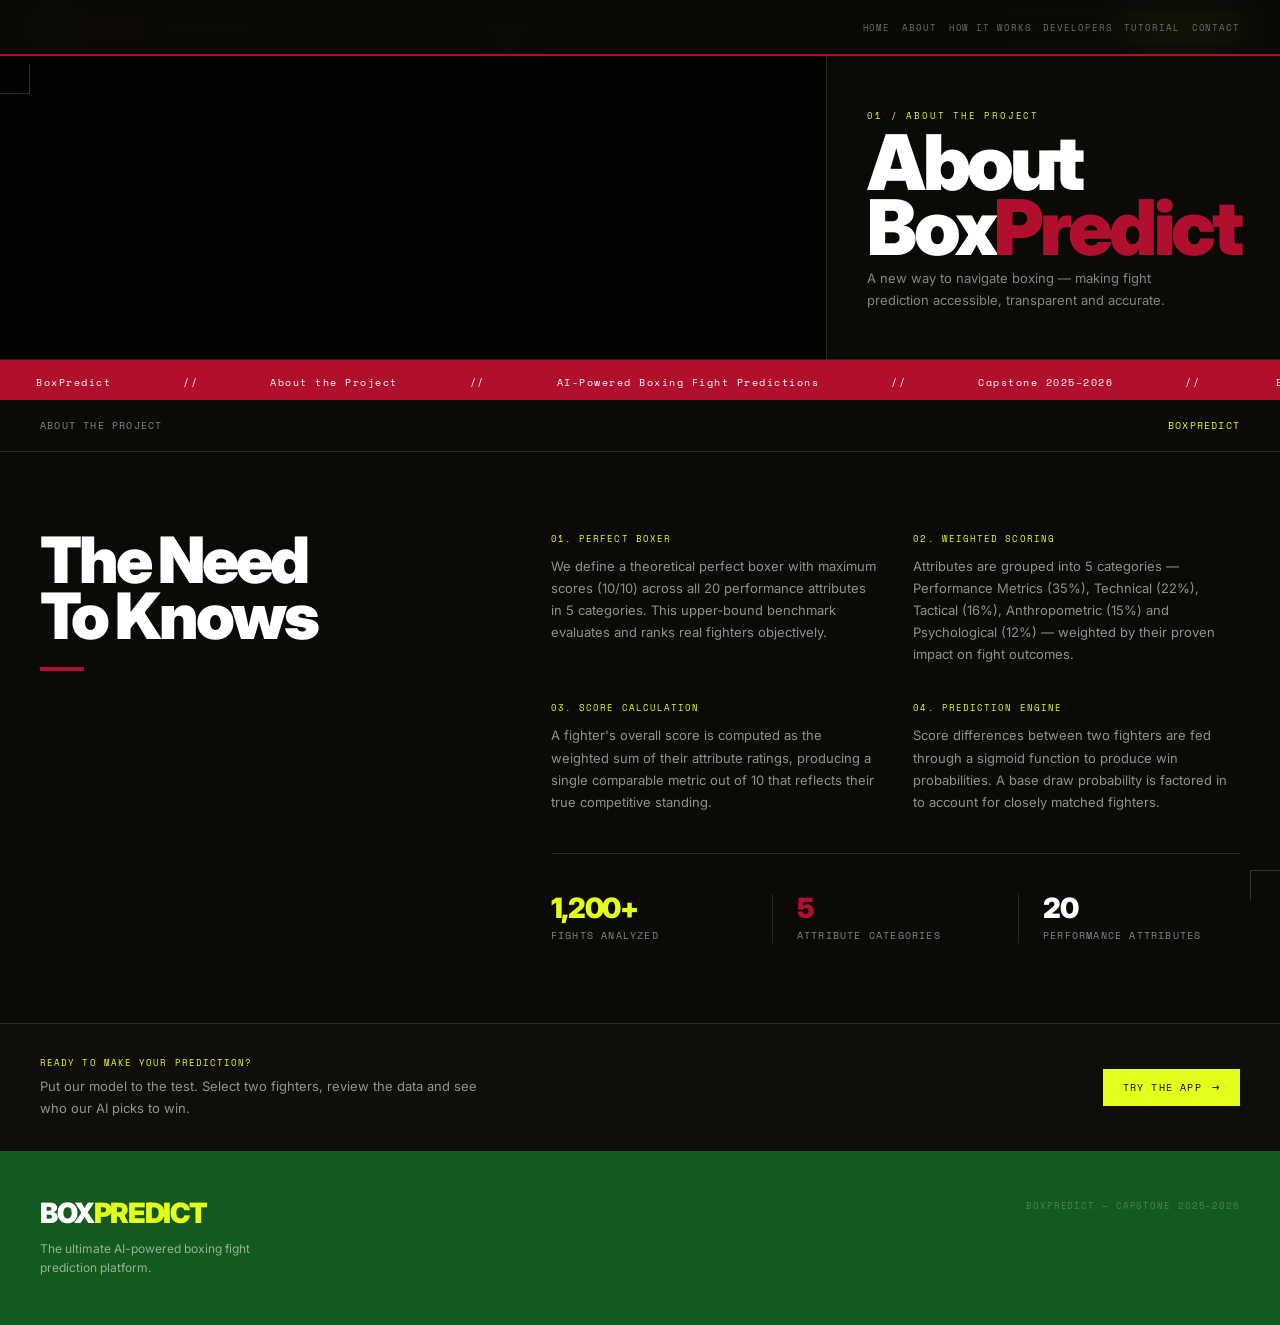
==== about.html @ 65c75a54 "Changes made to layout and images reconstructed" ====
<!DOCTYPE html>
<html lang="en">
<head>
<meta charset="UTF-8">
<meta name="viewport" content="width=device-width, initial-scale=1.0">
<title>BoxPredict — About</title>
<link rel="preconnect" href="https://fonts.googleapis.com">
<link rel="preconnect" href="https://fonts.gstatic.com" crossorigin>
<link href="https://fonts.googleapis.com/css2?family=Inter:wght@400;700;900&family=Space+Mono:wght@400;700&display=swap" rel="stylesheet">
<style>
:root{--crimson:#B10F2E;--black:#0B0A07;--white:#FEFFFE;--forest:#14591D;--volt:#E4FF1A;--border:rgba(254,255,254,0.12);--mono:'Space Mono',monospace;--sans:'Inter',sans-serif;}
*{margin:0;padding:0;box-sizing:border-box;-webkit-font-smoothing:antialiased;}
html{scroll-behavior:smooth;}
body{background:var(--black);color:var(--white);font-family:var(--sans);overflow-x:hidden;}
.mono{font-family:var(--mono);font-size:10px;text-transform:uppercase;letter-spacing:.12em;color:rgba(254,255,254,.5);}
.try-app{display:inline-flex;align-items:center;gap:10px;font-family:var(--mono);font-size:10px;text-transform:uppercase;letter-spacing:.12em;color:var(--black);background:var(--volt);padding:10px 20px;text-decoration:none;border:none;cursor:pointer;transition:opacity .2s;white-space:nowrap;}
.try-app:hover{opacity:.85;}
.try-app::after{content:'→';font-size:12px;}

nav{position:fixed;top:0;left:0;right:0;z-index:999;background:rgba(11,10,7,.96);backdrop-filter:blur(16px);border-bottom:2px solid var(--crimson);height:56px;display:flex;align-items:center;justify-content:space-between;padding:0 40px;gap:12px;}
.nav-logo{font-weight:900;font-size:18px;letter-spacing:-.04em;color:var(--white);text-decoration:none;display:flex;align-items:center;flex-shrink:0;}
.nav-logo em{color:var(--crimson);font-style:normal;margin-left:2px;}
@keyframes brand-glow{0%,100%{text-shadow:0 0 8px rgba(228,255,26,.9),0 0 20px rgba(228,255,26,.45);}50%{text-shadow:0 0 14px rgba(228,255,26,1),0 0 32px rgba(228,255,26,.65);}}
.nav-brand-label{font-family:var(--mono);font-size:9px;text-transform:uppercase;letter-spacing:.18em;color:var(--volt);flex-shrink:0;white-space:nowrap;border-left:1px solid rgba(254,255,254,.1);padding-left:16px;margin-left:4px;animation:brand-glow 2.8s ease-in-out infinite;}
.nav-links{display:flex;list-style:none;height:100%;align-items:stretch;flex-wrap:nowrap;}
.nav-links li{display:flex;align-items:stretch;}
.nav-links a{font-family:var(--mono);font-size:10px;text-transform:uppercase;letter-spacing:.1em;color:rgba(254,255,254,.45);text-decoration:none;padding:0 14px;position:relative;display:flex;align-items:center;transition:color .2s;}
.nav-links a::after{content:"";position:absolute;left:0;bottom:0;width:0%;height:2px;background:var(--volt);transition:width .3s ease;}
.nav-links a:hover{color:var(--volt);}
.nav-links a:hover::after{width:100%;}
.nav-links a.active{color:var(--volt);}
.nav-links a.active::after{width:100%;}
.nav-contact-btn{font-family:var(--mono);font-size:10px;text-transform:uppercase;letter-spacing:.1em;color:var(--white);background:transparent;border:1px solid rgba(254,255,254,.25);padding:8px 16px;cursor:pointer;transition:all .2s;white-space:nowrap;flex-shrink:0;}
.nav-contact-btn:hover{border-color:var(--volt);color:var(--volt);}
.nav-try{font-family:var(--mono);font-size:10px;text-transform:uppercase;letter-spacing:.1em;color:var(--black);background:var(--volt);border:none;padding:9px 20px;cursor:pointer;text-decoration:none;transition:opacity .2s;white-space:nowrap;flex-shrink:0;}
.nav-try:hover{opacity:.85;}

.corn{position:fixed;width:30px;height:30px;pointer-events:none;z-index:1000;}
.corn-tl{top:64px;left:0;border-right:1px solid rgba(228,255,26,.2);border-bottom:1px solid rgba(228,255,26,.2);}
.corn-br{bottom:0;right:0;border-left:1px solid rgba(228,255,26,.2);border-top:1px solid rgba(228,255,26,.2);}

.ticker{background:var(--crimson);padding:10px 0;overflow:hidden;white-space:nowrap;}
.ticker-inner{display:inline-block;animation:tick 22s linear infinite;}
.ticker-inner span{font-family:var(--mono);font-size:10px;letter-spacing:.15em;color:var(--white);padding:0 36px;}
@keyframes tick{0%{transform:translateX(0);}100%{transform:translateX(-50%);}}

.page-hero{padding-top:56px;border-bottom:1px solid var(--border);display:grid;grid-template-columns:1.3fr .7fr;min-height:40vh;}
.page-hero-img{position:relative;overflow:hidden;background:url('https://images.unsplash.com/photo-1549719386-74dfcbf7dbed?q=80&w=2000&auto=format&fit=crop') center 30%/cover no-repeat;filter:grayscale(1) contrast(1.15);border-right:1px solid var(--border);}
.page-hero-overlay{position:absolute;inset:0;background:rgba(11,10,7,.65);}
.page-hero-content{padding:48px 40px;display:flex;flex-direction:column;justify-content:flex-end;gap:16px;}
.page-eyebrow{font-family:var(--mono);font-size:9px;text-transform:uppercase;letter-spacing:.2em;color:var(--volt);margin-bottom:8px;}
.page-title{font-size:clamp(40px,6vw,80px);font-weight:900;line-height:.85;letter-spacing:-.05em;}
.page-title em{color:var(--crimson);font-style:normal;}
.page-subtitle{font-size:13px;line-height:1.65;color:rgba(254,255,254,.5);max-width:300px;margin-top:8px;}

.sec-header{display:flex;align-items:center;justify-content:space-between;padding:18px 40px;border-bottom:1px solid var(--border);}
.volt-label{font-family:var(--mono);font-size:9px;text-transform:uppercase;letter-spacing:.12em;color:var(--volt);margin-bottom:10px;}
.body-text{font-size:13px;line-height:1.7;color:rgba(254,255,254,.55);}
.sec-title-lg{font-size:clamp(36px,5vw,72px);font-weight:900;letter-spacing:-.05em;line-height:.88;}
.red-bar{width:44px;height:4px;background:var(--crimson);margin:22px 0;}

.about-grid{padding:80px 40px;display:grid;grid-template-columns:1fr 1.6fr;gap:80px;align-items:start;}
.about-cols{display:grid;grid-template-columns:1fr 1fr;gap:36px;}
.about-stat-row{display:flex;margin-top:40px;border-top:1px solid var(--border);padding-top:40px;}
.about-stat{flex:1;padding-right:24px;border-right:1px solid var(--border);margin-right:24px;}
.about-stat:last-child{border-right:none;margin-right:0;padding-right:0;}
.about-stat-val{font-size:28px;font-weight:900;letter-spacing:-.05em;line-height:1;margin-bottom:6px;}
.about-cta-strip{background:#0f0e0b;border-top:1px solid var(--border);padding:32px 40px;display:flex;align-items:center;justify-content:space-between;gap:20px;flex-wrap:wrap;}

.weight-section{padding:0 40px 80px;}
.weight-bars{display:flex;flex-direction:column;gap:1px;border:1px solid var(--border);}
.weight-row{display:grid;grid-template-columns:200px 1fr auto;align-items:center;gap:0;border-bottom:1px solid var(--border);}
.weight-row:last-child{border-bottom:none;}
.weight-label{padding:20px 24px;font-size:12px;font-weight:700;letter-spacing:-.01em;border-right:1px solid var(--border);}
.weight-bar-wrap{padding:20px 24px;}
.weight-bar-track{height:6px;background:rgba(254,255,254,.08);position:relative;}
.weight-bar-fill{height:100%;background:var(--volt);transition:width 1s cubic-bezier(.16,1,.3,1);}
.weight-pct{padding:20px 24px;font-family:var(--mono);font-size:11px;color:var(--volt);border-left:1px solid var(--border);min-width:56px;text-align:right;}

footer{background:var(--forest);padding:48px 40px;display:grid;grid-template-columns:1fr 1fr;gap:40px;align-items:start;}
.foot-logo{font-weight:900;font-size:28px;letter-spacing:-.05em;line-height:1;}
.foot-logo em{color:var(--volt);font-style:normal;}
.foot-tagline{font-size:12px;line-height:1.6;color:rgba(254,255,254,.55);margin-top:12px;max-width:260px;}
.foot-right{display:flex;flex-direction:column;gap:20px;align-items:flex-end;}
.foot-nav{display:flex;gap:12px;flex-wrap:wrap;justify-content:flex-end;}
.foot-nav a{font-family:var(--mono);font-size:9px;text-transform:uppercase;letter-spacing:.1em;color:rgba(254,255,254,.4);text-decoration:none;transition:color .2s;}
.foot-nav a:hover{color:var(--volt);}
.foot-copy{font-family:var(--mono);font-size:9px;text-transform:uppercase;letter-spacing:.1em;color:rgba(254,255,254,.25);}

.modal-overlay{position:fixed;inset:0;z-index:2000;background:rgba(11,10,7,.92);backdrop-filter:blur(8px);display:flex;align-items:center;justify-content:center;padding:20px;opacity:0;pointer-events:none;transition:opacity .3s;}
.modal-overlay.open{opacity:1;pointer-events:all;}
.modal-box{background:#0f0e0b;border:1px solid var(--border);width:100%;max-width:780px;max-height:90vh;overflow-y:auto;position:relative;}
.modal-header{padding:28px 32px 20px;border-bottom:1px solid var(--border);display:flex;align-items:flex-start;justify-content:space-between;gap:20px;}
.modal-title{font-size:22px;font-weight:900;letter-spacing:-.04em;}
.modal-close{background:none;border:1px solid rgba(254,255,254,.15);color:rgba(254,255,254,.5);width:32px;height:32px;cursor:pointer;font-size:16px;transition:all .2s;flex-shrink:0;display:flex;align-items:center;justify-content:center;}
.modal-close:hover{border-color:var(--crimson);color:var(--white);}
.modal-inner{display:grid;grid-template-columns:1.1fr 0.9fr;}
.modal-body{padding:28px 32px;border-right:1px solid var(--border);}
.modal-contact-info{padding:28px 28px;}
.modal-contact-info h4{font-size:13px;font-weight:900;letter-spacing:-.02em;margin-bottom:18px;border-bottom:1px solid var(--border);padding-bottom:14px;color:var(--white);}
.contact-info-item{display:flex;align-items:flex-start;gap:12px;margin-bottom:18px;}
.contact-info-icon{width:32px;height:32px;background:rgba(228,255,26,.07);border:1px solid rgba(228,255,26,.18);display:flex;align-items:center;justify-content:center;flex-shrink:0;font-size:14px;}
.contact-info-label{font-family:var(--mono);font-size:8px;text-transform:uppercase;letter-spacing:.12em;color:rgba(254,255,254,.35);margin-bottom:5px;}
.contact-info-value{font-size:12px;color:rgba(254,255,254,.7);line-height:1.55;}
.modal-note{background:rgba(228,255,26,.06);border:1px solid rgba(228,255,26,.15);padding:12px 16px;margin-bottom:24px;}
.modal-note p{font-size:11px;line-height:1.6;color:rgba(254,255,254,.5);}
.modal-note strong{color:var(--volt);font-family:var(--mono);font-size:9px;text-transform:uppercase;letter-spacing:.1em;display:block;margin-bottom:4px;}
.form-group{margin-bottom:18px;}
.form-group label{display:block;font-family:var(--mono);font-size:9px;text-transform:uppercase;letter-spacing:.12em;color:rgba(254,255,254,.4);margin-bottom:8px;}
.form-group input,.form-group textarea,.form-group select{width:100%;background:#111109;border:1px solid rgba(254,255,254,.12);color:var(--white);font-family:var(--sans);font-size:13px;padding:11px 14px;outline:none;transition:border-color .2s;resize:vertical;}
.form-group input:focus,.form-group textarea:focus,.form-group select:focus{border-color:rgba(228,255,26,.5);}
.form-group input::placeholder,.form-group textarea::placeholder{color:rgba(254,255,254,.2);}
.form-group select option{background:#111109;}
.form-row{display:grid;grid-template-columns:1fr 1fr;gap:14px;}
.form-submit{width:100%;padding:14px;font-family:var(--mono);font-size:10px;text-transform:uppercase;letter-spacing:.15em;color:var(--black);background:var(--volt);border:none;cursor:pointer;transition:opacity .2s;margin-top:8px;display:flex;align-items:center;justify-content:center;gap:10px;}
.form-submit:hover{opacity:.85;}
.form-submit:disabled{opacity:.5;cursor:not-allowed;}
.form-success{text-align:center;padding:40px 20px;display:none;flex-direction:column;align-items:center;gap:12px;}
.form-success-icon{font-size:36px;color:var(--volt);}
.form-success h3{font-size:18px;font-weight:900;letter-spacing:-.03em;}
.form-success p{font-size:12px;color:rgba(254,255,254,.5);line-height:1.65;}

@media(max-width:1024px){
  .page-hero{grid-template-columns:1fr;}
  .page-hero-img{height:30vh;border-right:none;border-bottom:1px solid var(--border);}
  .about-grid{grid-template-columns:1fr;gap:40px;padding:40px 20px;}
  .about-cols{grid-template-columns:1fr;}
  nav{padding:0 16px;}
  footer{grid-template-columns:1fr;}
  .foot-right{align-items:flex-start;}
  .nav-brand-label{display:none;}
  .modal-inner{grid-template-columns:1fr;}
  .modal-body{border-right:none;border-bottom:1px solid var(--border);}
  .weight-section{padding:0 20px 40px;}
  .weight-row{grid-template-columns:140px 1fr auto;}
  .sec-header{padding:18px 20px;}
  .about-cta-strip{padding:32px 20px;}
}
@media(max-width:768px){
  .weight-row{grid-template-columns:1fr auto;}
  .weight-bar-wrap{display:none;}
  .form-row{grid-template-columns:1fr;}
  .nav-links a{padding:0 10px;font-size:9px;}
}
@media(max-width:640px){
  .nav-links a{padding:7px 7px;font-size:8px;}
  footer{padding:32px 20px;}
  .modal-body,.modal-contact-info{padding:20px;}
  .modal-header{padding:20px;}
}
</style>
</head>
<body>
<div class="corn corn-tl"></div>
<div class="corn corn-br"></div>

<nav>
  <div style="display:flex;align-items:center;gap:0;flex-shrink:0;">
    <a class="nav-logo" href="index.html">BOX<em>PREDICT</em></a>
    <span class="nav-brand-label">BoxPredict</span>
  </div>
  <ul class="nav-links">
    <li><a href="index.html">Home</a></li>
    <li><a href="about.html" class="active">About</a></li>
    <li><a href="howitworks.html">How It Works</a></li>
    <li><a href="developers.html">Developers</a></li>
    <li><a href="tutorial.html">Tutorial</a></li>
  </ul>
  <div style="display:flex;gap:10px;align-items:center;flex-shrink:0;">
    <button class="nav-contact-btn" onclick="openModal()">Contact Us</button>
    <a href="https://v0-boxing-ai.vercel.app" target="_blank" rel="noopener" class="nav-try">Try the App</a>
  </div>
</nav>

<div class="page-hero">
  <div class="page-hero-img"><div class="page-hero-overlay"></div></div>
  <div class="page-hero-content">
    <div>
      <div class="page-eyebrow">01 / About the Project</div>
      <h1 class="page-title">About<br>Box<em>Predict</em></h1>
      <p class="page-subtitle">A new way to navigate boxing — making fight prediction accessible, transparent and accurate.</p>
    </div>
  </div>
</div>

<div class="ticker">
  <div class="ticker-inner">
    <span>BoxPredict</span><span>//</span><span>About the Project</span><span>//</span><span>AI-Powered Boxing Fight Predictions</span><span>//</span><span>Capstone 2025–2026</span><span>//</span>
    <span>BoxPredict</span><span>//</span><span>About the Project</span><span>//</span><span>AI-Powered Boxing Fight Predictions</span><span>//</span><span>Capstone 2025–2026</span><span>//</span>
  </div>
</div>

<section id="about">
  <div class="sec-header">
    <span class="mono">About the Project</span>
    <span class="mono" style="color:var(--volt);">BoxPredict</span>
  </div>
  <div class="about-grid">
    <div>
      <h2 class="sec-title-lg">The Need<br>To Knows</h2>
      <div class="red-bar"></div>
    </div>
    <div>
      <div class="about-cols">
        <div>
          <div class="volt-label">01. Perfect Boxer</div>
          <p class="body-text">We define a theoretical perfect boxer with maximum scores (10/10) across all 20 performance attributes in 5 categories. This upper-bound benchmark evaluates and ranks real fighters objectively.</p>
        </div>
        <div>
          <div class="volt-label">02. Weighted Scoring</div>
          <p class="body-text">Attributes are grouped into 5 categories — Performance Metrics (35%), Technical (22%), Tactical (16%), Anthropometric (15%) and Psychological (12%) — weighted by their proven impact on fight outcomes.</p>
        </div>
        <div>
          <div class="volt-label">03. Score Calculation</div>
          <p class="body-text">A fighter's overall score is computed as the weighted sum of their attribute ratings, producing a single comparable metric out of 10 that reflects their true competitive standing.</p>
        </div>
        <div>
          <div class="volt-label">04. Prediction Engine</div>
          <p class="body-text">Score differences between two fighters are fed through a sigmoid function to produce win probabilities. A base draw probability is factored in to account for closely matched fighters.</p>
        </div>
      </div>
      <div class="about-stat-row">
        <div class="about-stat">
          <div class="about-stat-val" style="color:var(--volt);">1,200+</div>
          <div class="mono">Fights Analyzed</div>
        </div>
        <div class="about-stat">
          <div class="about-stat-val" style="color:var(--crimson);">5</div>
          <div class="mono">Attribute Categories</div>
        </div>
        <div class="about-stat">
          <div class="about-stat-val">20</div>
          <div class="mono">Performance Attributes</div>
        </div>
      </div>
    </div>
  </div>
</section>


<div class="about-cta-strip">
  <div>
    <div class="volt-label" style="margin-bottom:6px;">Ready to make your prediction?</div>
    <p class="body-text" style="max-width:440px;">Put our model to the test. Select two fighters, review the data and see who our AI picks to win.</p>
  </div>
  <a href="https://v0-boxing-ai.vercel.app" target="_blank" rel="noopener" class="try-app">Try the App</a>
</div>

<footer>
  <div>
    <div class="foot-logo">BOX<em>PREDICT</em></div>
    <p class="foot-tagline">The ultimate AI-powered boxing fight prediction platform.</p>
  </div>
  <div class="foot-right">
    <nav class="foot-nav">
      <a href="index.html">Home</a><a href="about.html">About</a><a href="howitworks.html">How It Works</a><a href="developers.html">Developers</a><a href="tutorial.html">Tutorial</a><a href="#" onclick="openModal();return false;">Contact</a>
    </nav>
    <p class="foot-copy">BoxPredict — Capstone 2025–2026</p>
  </div>
</footer>

<div class="modal-overlay" id="contactModal" onclick="handleOverlayClick(event)">
  <div class="modal-box">
    <div class="modal-header">
      <div><div class="volt-label" style="margin-bottom:6px;">BoxPredict Team</div><div class="modal-title">Contact Us</div></div>
      <button class="modal-close" onclick="closeModal()">✕</button>
    </div>
    <div class="modal-inner" id="contactFormWrap">
      <div class="modal-body">
        <div class="modal-note"><strong>How this works</strong><p>Fill out this form and your message will be sent directly to the BoxPredict team via email. We typically respond within 1–2 business days.</p></div>
        <div class="form-row">
          <div class="form-group"><label>First Name *</label><input type="text" id="fName" placeholder="e.g. John" required></div>
          <div class="form-group"><label>Last Name *</label><input type="text" id="lName" placeholder="e.g. Smith" required></div>
        </div>
        <div class="form-group"><label>Email Address *</label><input type="email" id="fEmail" placeholder="you@example.com" required></div>
        <div class="form-group"><label>Reason for Contact</label><select id="fReason"><option value="">Select a reason…</option><option>General Enquiry</option><option>Collaboration / Partnership</option><option>Bug Report</option><option>Data / Fighter Request</option><option>Media &amp; Press</option><option>Other</option></select></div>
        <div class="form-group"><label>Message *</label><textarea id="fMessage" rows="5" placeholder="Tell us what's on your mind…" required></textarea></div>
        <button class="form-submit" id="submitBtn" onclick="handleSubmit()">Send Message →</button>
      </div>
      <div class="modal-contact-info">
        <h4>Our Details</h4>
        <div class="contact-info-item"><div class="contact-info-icon">📍</div><div><div class="contact-info-label">Location</div><div class="contact-info-value">Kingston, Jamaica</div></div></div>
        <div class="contact-info-item"><div class="contact-info-icon">✉️</div><div><div class="contact-info-label">Email</div><div class="contact-info-value">capstoneboxing@gmail.com</div></div></div>
        <div class="contact-info-item"><div class="contact-info-icon">🕒</div><div><div class="contact-info-label">Response Hours</div><div class="contact-info-value">Mon – Fri: 9 AM – 6 PM<br>Weekends: Limited</div></div></div>
        <div style="border-top:1px solid var(--border);margin:20px 0;"></div>
        <div class="volt-label" style="margin-bottom:10px;">Response Time</div>
        <p style="font-size:11px;line-height:1.6;color:rgba(254,255,254,.4);">We aim to reply within 1–2 business days. For urgent matters, email capstoneboxing@gmail.com directly.</p>
      </div>
    </div>
    <div class="form-success" id="successMsg"><div class="form-success-icon">✓</div><h3>Message Sent!</h3><p>Thanks for reaching out. We'll be in touch soon.</p><button class="try-app" style="margin-top:12px;" onclick="closeModal()">Close</button></div>
  </div>
</div>

<script>
function openModal(){document.getElementById('contactModal').classList.add('open');document.body.style.overflow='hidden';}
function closeModal(){document.getElementById('contactModal').classList.remove('open');document.body.style.overflow='';setTimeout(()=>{const wrap=document.getElementById('contactFormWrap');wrap.style.display='grid';document.getElementById('successMsg').style.display='none';['fName','fEmail','fMessage'].forEach(id=>document.getElementById(id).value='');document.getElementById('lName').value='';document.getElementById('fReason').value='';const btn=document.getElementById('submitBtn');btn.disabled=false;btn.textContent='Send Message →';},300);}
function handleOverlayClick(e){if(e.target===document.getElementById('contactModal'))closeModal();}
function handleSubmit(){const firstName=document.getElementById('fName').value.trim();const lastName=document.getElementById('lName').value.trim();const email=document.getElementById('fEmail').value.trim();const reason=document.getElementById('fReason').value;const message=document.getElementById('fMessage').value.trim();if(!firstName||!lastName||!email||!message){alert('Please fill in all required fields (marked with *).'); return;}if(!/^[^\s@]+@[^\s@]+\.[^\s@]+$/.test(email)){alert('Please enter a valid email address.');return;}const btn=document.getElementById('submitBtn');btn.disabled=true;btn.textContent='Sending…';const subject=encodeURIComponent('BoxPredict Enquiry'+(reason?' — '+reason:''));const body=encodeURIComponent('Name: '+firstName+' '+lastName+'\nEmail: '+email+'\nReason: '+(reason||'Not specified')+'\n\nMessage:\n'+message);window.location.href='mailto:boxpredict.team@gmail.com?subject='+subject+'&body='+body;setTimeout(()=>{document.getElementById('contactFormWrap').style.display='none';const s=document.getElementById('successMsg');s.style.display='flex';},800);}
document.addEventListener('keydown',e=>{if(e.key==='Escape')closeModal();});
</script>
</body>
</html>
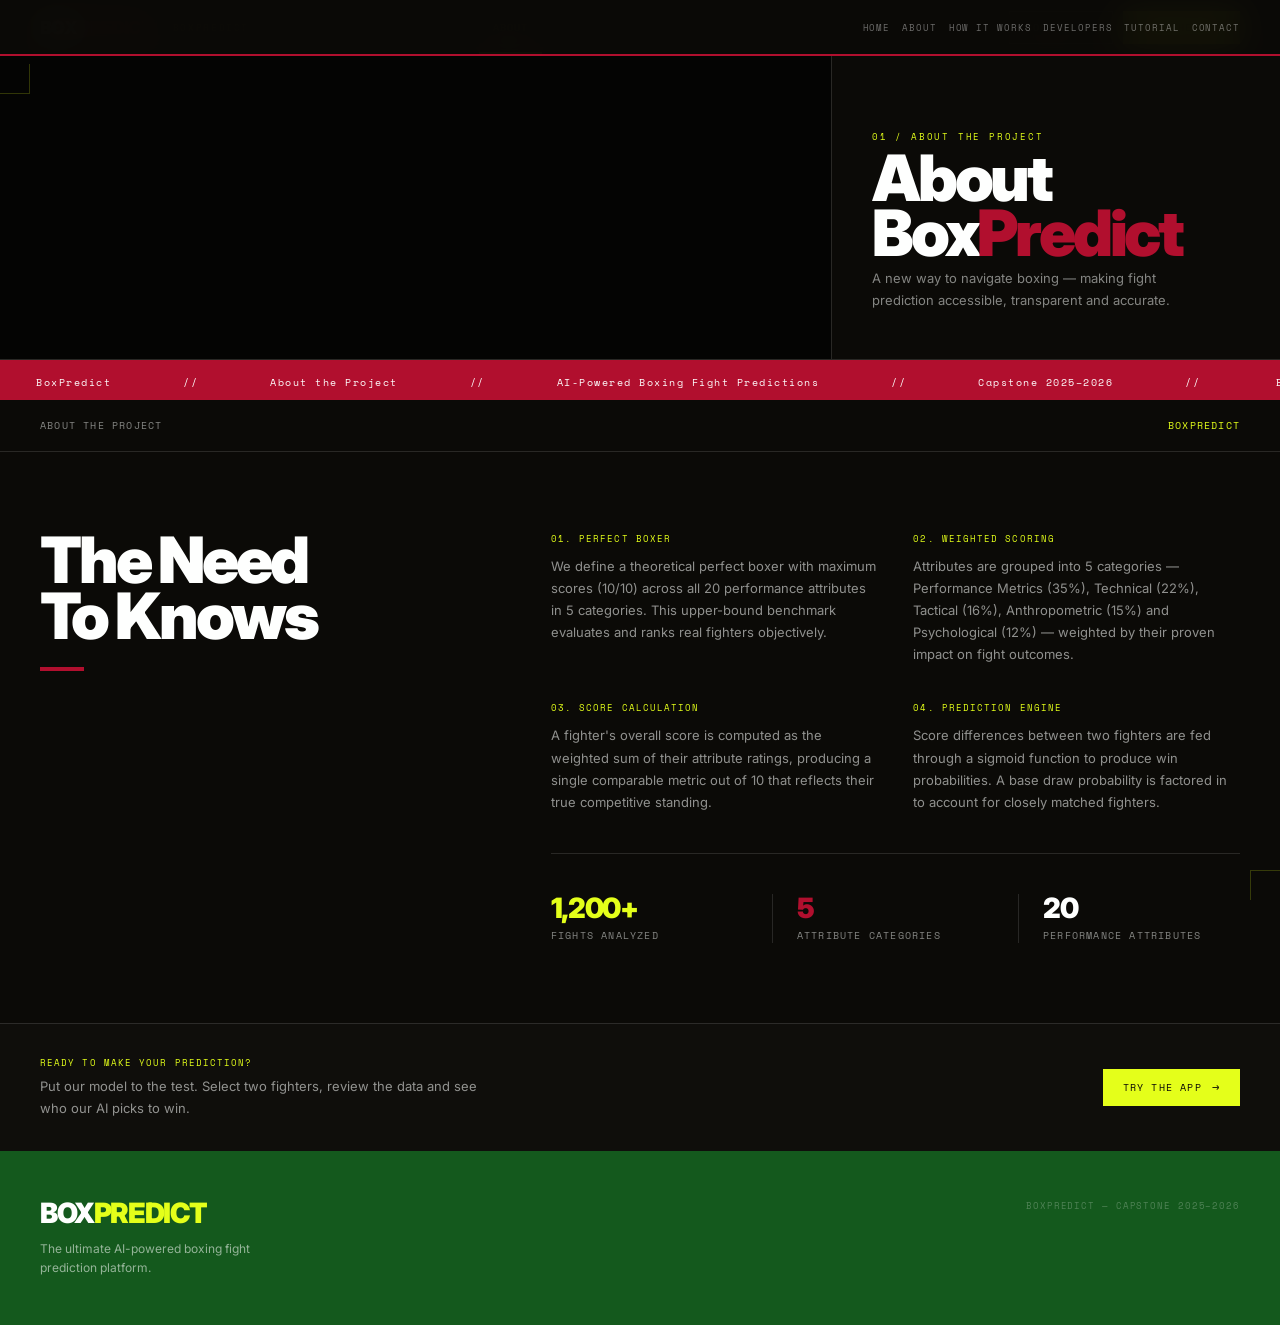
==== commit 36ee8aa1: "Upload Complete" ====
--- a/about.html
+++ b/about.html
@@ -7,148 +7,7 @@
 <link rel="preconnect" href="https://fonts.googleapis.com">
 <link rel="preconnect" href="https://fonts.gstatic.com" crossorigin>
 <link href="https://fonts.googleapis.com/css2?family=Inter:wght@400;700;900&family=Space+Mono:wght@400;700&display=swap" rel="stylesheet">
-<style>
-:root{--crimson:#B10F2E;--black:#0B0A07;--white:#FEFFFE;--forest:#14591D;--volt:#E4FF1A;--border:rgba(254,255,254,0.12);--mono:'Space Mono',monospace;--sans:'Inter',sans-serif;}
-*{margin:0;padding:0;box-sizing:border-box;-webkit-font-smoothing:antialiased;}
-html{scroll-behavior:smooth;}
-body{background:var(--black);color:var(--white);font-family:var(--sans);overflow-x:hidden;}
-.mono{font-family:var(--mono);font-size:10px;text-transform:uppercase;letter-spacing:.12em;color:rgba(254,255,254,.5);}
-.try-app{display:inline-flex;align-items:center;gap:10px;font-family:var(--mono);font-size:10px;text-transform:uppercase;letter-spacing:.12em;color:var(--black);background:var(--volt);padding:10px 20px;text-decoration:none;border:none;cursor:pointer;transition:opacity .2s;white-space:nowrap;}
-.try-app:hover{opacity:.85;}
-.try-app::after{content:'→';font-size:12px;}
-
-nav{position:fixed;top:0;left:0;right:0;z-index:999;background:rgba(11,10,7,.96);backdrop-filter:blur(16px);border-bottom:2px solid var(--crimson);height:56px;display:flex;align-items:center;justify-content:space-between;padding:0 40px;gap:12px;}
-.nav-logo{font-weight:900;font-size:18px;letter-spacing:-.04em;color:var(--white);text-decoration:none;display:flex;align-items:center;flex-shrink:0;}
-.nav-logo em{color:var(--crimson);font-style:normal;margin-left:2px;}
-@keyframes brand-glow{0%,100%{text-shadow:0 0 8px rgba(228,255,26,.9),0 0 20px rgba(228,255,26,.45);}50%{text-shadow:0 0 14px rgba(228,255,26,1),0 0 32px rgba(228,255,26,.65);}}
-.nav-brand-label{font-family:var(--mono);font-size:9px;text-transform:uppercase;letter-spacing:.18em;color:var(--volt);flex-shrink:0;white-space:nowrap;border-left:1px solid rgba(254,255,254,.1);padding-left:16px;margin-left:4px;animation:brand-glow 2.8s ease-in-out infinite;}
-.nav-links{display:flex;list-style:none;height:100%;align-items:stretch;flex-wrap:nowrap;}
-.nav-links li{display:flex;align-items:stretch;}
-.nav-links a{font-family:var(--mono);font-size:10px;text-transform:uppercase;letter-spacing:.1em;color:rgba(254,255,254,.45);text-decoration:none;padding:0 14px;position:relative;display:flex;align-items:center;transition:color .2s;}
-.nav-links a::after{content:"";position:absolute;left:0;bottom:0;width:0%;height:2px;background:var(--volt);transition:width .3s ease;}
-.nav-links a:hover{color:var(--volt);}
-.nav-links a:hover::after{width:100%;}
-.nav-links a.active{color:var(--volt);}
-.nav-links a.active::after{width:100%;}
-.nav-contact-btn{font-family:var(--mono);font-size:10px;text-transform:uppercase;letter-spacing:.1em;color:var(--white);background:transparent;border:1px solid rgba(254,255,254,.25);padding:8px 16px;cursor:pointer;transition:all .2s;white-space:nowrap;flex-shrink:0;}
-.nav-contact-btn:hover{border-color:var(--volt);color:var(--volt);}
-.nav-try{font-family:var(--mono);font-size:10px;text-transform:uppercase;letter-spacing:.1em;color:var(--black);background:var(--volt);border:none;padding:9px 20px;cursor:pointer;text-decoration:none;transition:opacity .2s;white-space:nowrap;flex-shrink:0;}
-.nav-try:hover{opacity:.85;}
-
-.corn{position:fixed;width:30px;height:30px;pointer-events:none;z-index:1000;}
-.corn-tl{top:64px;left:0;border-right:1px solid rgba(228,255,26,.2);border-bottom:1px solid rgba(228,255,26,.2);}
-.corn-br{bottom:0;right:0;border-left:1px solid rgba(228,255,26,.2);border-top:1px solid rgba(228,255,26,.2);}
-
-.ticker{background:var(--crimson);padding:10px 0;overflow:hidden;white-space:nowrap;}
-.ticker-inner{display:inline-block;animation:tick 22s linear infinite;}
-.ticker-inner span{font-family:var(--mono);font-size:10px;letter-spacing:.15em;color:var(--white);padding:0 36px;}
-@keyframes tick{0%{transform:translateX(0);}100%{transform:translateX(-50%);}}
-
-.page-hero{padding-top:56px;border-bottom:1px solid var(--border);display:grid;grid-template-columns:1.3fr .7fr;min-height:40vh;}
-.page-hero-img{position:relative;overflow:hidden;background:url('https://images.unsplash.com/photo-1549719386-74dfcbf7dbed?q=80&w=2000&auto=format&fit=crop') center 30%/cover no-repeat;filter:grayscale(1) contrast(1.15);border-right:1px solid var(--border);}
-.page-hero-overlay{position:absolute;inset:0;background:rgba(11,10,7,.65);}
-.page-hero-content{padding:48px 40px;display:flex;flex-direction:column;justify-content:flex-end;gap:16px;}
-.page-eyebrow{font-family:var(--mono);font-size:9px;text-transform:uppercase;letter-spacing:.2em;color:var(--volt);margin-bottom:8px;}
-.page-title{font-size:clamp(40px,6vw,80px);font-weight:900;line-height:.85;letter-spacing:-.05em;}
-.page-title em{color:var(--crimson);font-style:normal;}
-.page-subtitle{font-size:13px;line-height:1.65;color:rgba(254,255,254,.5);max-width:300px;margin-top:8px;}
-
-.sec-header{display:flex;align-items:center;justify-content:space-between;padding:18px 40px;border-bottom:1px solid var(--border);}
-.volt-label{font-family:var(--mono);font-size:9px;text-transform:uppercase;letter-spacing:.12em;color:var(--volt);margin-bottom:10px;}
-.body-text{font-size:13px;line-height:1.7;color:rgba(254,255,254,.55);}
-.sec-title-lg{font-size:clamp(36px,5vw,72px);font-weight:900;letter-spacing:-.05em;line-height:.88;}
-.red-bar{width:44px;height:4px;background:var(--crimson);margin:22px 0;}
-
-.about-grid{padding:80px 40px;display:grid;grid-template-columns:1fr 1.6fr;gap:80px;align-items:start;}
-.about-cols{display:grid;grid-template-columns:1fr 1fr;gap:36px;}
-.about-stat-row{display:flex;margin-top:40px;border-top:1px solid var(--border);padding-top:40px;}
-.about-stat{flex:1;padding-right:24px;border-right:1px solid var(--border);margin-right:24px;}
-.about-stat:last-child{border-right:none;margin-right:0;padding-right:0;}
-.about-stat-val{font-size:28px;font-weight:900;letter-spacing:-.05em;line-height:1;margin-bottom:6px;}
-.about-cta-strip{background:#0f0e0b;border-top:1px solid var(--border);padding:32px 40px;display:flex;align-items:center;justify-content:space-between;gap:20px;flex-wrap:wrap;}
-
-.weight-section{padding:0 40px 80px;}
-.weight-bars{display:flex;flex-direction:column;gap:1px;border:1px solid var(--border);}
-.weight-row{display:grid;grid-template-columns:200px 1fr auto;align-items:center;gap:0;border-bottom:1px solid var(--border);}
-.weight-row:last-child{border-bottom:none;}
-.weight-label{padding:20px 24px;font-size:12px;font-weight:700;letter-spacing:-.01em;border-right:1px solid var(--border);}
-.weight-bar-wrap{padding:20px 24px;}
-.weight-bar-track{height:6px;background:rgba(254,255,254,.08);position:relative;}
-.weight-bar-fill{height:100%;background:var(--volt);transition:width 1s cubic-bezier(.16,1,.3,1);}
-.weight-pct{padding:20px 24px;font-family:var(--mono);font-size:11px;color:var(--volt);border-left:1px solid var(--border);min-width:56px;text-align:right;}
-
-footer{background:var(--forest);padding:48px 40px;display:grid;grid-template-columns:1fr 1fr;gap:40px;align-items:start;}
-.foot-logo{font-weight:900;font-size:28px;letter-spacing:-.05em;line-height:1;}
-.foot-logo em{color:var(--volt);font-style:normal;}
-.foot-tagline{font-size:12px;line-height:1.6;color:rgba(254,255,254,.55);margin-top:12px;max-width:260px;}
-.foot-right{display:flex;flex-direction:column;gap:20px;align-items:flex-end;}
-.foot-nav{display:flex;gap:12px;flex-wrap:wrap;justify-content:flex-end;}
-.foot-nav a{font-family:var(--mono);font-size:9px;text-transform:uppercase;letter-spacing:.1em;color:rgba(254,255,254,.4);text-decoration:none;transition:color .2s;}
-.foot-nav a:hover{color:var(--volt);}
-.foot-copy{font-family:var(--mono);font-size:9px;text-transform:uppercase;letter-spacing:.1em;color:rgba(254,255,254,.25);}
-
-.modal-overlay{position:fixed;inset:0;z-index:2000;background:rgba(11,10,7,.92);backdrop-filter:blur(8px);display:flex;align-items:center;justify-content:center;padding:20px;opacity:0;pointer-events:none;transition:opacity .3s;}
-.modal-overlay.open{opacity:1;pointer-events:all;}
-.modal-box{background:#0f0e0b;border:1px solid var(--border);width:100%;max-width:780px;max-height:90vh;overflow-y:auto;position:relative;}
-.modal-header{padding:28px 32px 20px;border-bottom:1px solid var(--border);display:flex;align-items:flex-start;justify-content:space-between;gap:20px;}
-.modal-title{font-size:22px;font-weight:900;letter-spacing:-.04em;}
-.modal-close{background:none;border:1px solid rgba(254,255,254,.15);color:rgba(254,255,254,.5);width:32px;height:32px;cursor:pointer;font-size:16px;transition:all .2s;flex-shrink:0;display:flex;align-items:center;justify-content:center;}
-.modal-close:hover{border-color:var(--crimson);color:var(--white);}
-.modal-inner{display:grid;grid-template-columns:1.1fr 0.9fr;}
-.modal-body{padding:28px 32px;border-right:1px solid var(--border);}
-.modal-contact-info{padding:28px 28px;}
-.modal-contact-info h4{font-size:13px;font-weight:900;letter-spacing:-.02em;margin-bottom:18px;border-bottom:1px solid var(--border);padding-bottom:14px;color:var(--white);}
-.contact-info-item{display:flex;align-items:flex-start;gap:12px;margin-bottom:18px;}
-.contact-info-icon{width:32px;height:32px;background:rgba(228,255,26,.07);border:1px solid rgba(228,255,26,.18);display:flex;align-items:center;justify-content:center;flex-shrink:0;font-size:14px;}
-.contact-info-label{font-family:var(--mono);font-size:8px;text-transform:uppercase;letter-spacing:.12em;color:rgba(254,255,254,.35);margin-bottom:5px;}
-.contact-info-value{font-size:12px;color:rgba(254,255,254,.7);line-height:1.55;}
-.modal-note{background:rgba(228,255,26,.06);border:1px solid rgba(228,255,26,.15);padding:12px 16px;margin-bottom:24px;}
-.modal-note p{font-size:11px;line-height:1.6;color:rgba(254,255,254,.5);}
-.modal-note strong{color:var(--volt);font-family:var(--mono);font-size:9px;text-transform:uppercase;letter-spacing:.1em;display:block;margin-bottom:4px;}
-.form-group{margin-bottom:18px;}
-.form-group label{display:block;font-family:var(--mono);font-size:9px;text-transform:uppercase;letter-spacing:.12em;color:rgba(254,255,254,.4);margin-bottom:8px;}
-.form-group input,.form-group textarea,.form-group select{width:100%;background:#111109;border:1px solid rgba(254,255,254,.12);color:var(--white);font-family:var(--sans);font-size:13px;padding:11px 14px;outline:none;transition:border-color .2s;resize:vertical;}
-.form-group input:focus,.form-group textarea:focus,.form-group select:focus{border-color:rgba(228,255,26,.5);}
-.form-group input::placeholder,.form-group textarea::placeholder{color:rgba(254,255,254,.2);}
-.form-group select option{background:#111109;}
-.form-row{display:grid;grid-template-columns:1fr 1fr;gap:14px;}
-.form-submit{width:100%;padding:14px;font-family:var(--mono);font-size:10px;text-transform:uppercase;letter-spacing:.15em;color:var(--black);background:var(--volt);border:none;cursor:pointer;transition:opacity .2s;margin-top:8px;display:flex;align-items:center;justify-content:center;gap:10px;}
-.form-submit:hover{opacity:.85;}
-.form-submit:disabled{opacity:.5;cursor:not-allowed;}
-.form-success{text-align:center;padding:40px 20px;display:none;flex-direction:column;align-items:center;gap:12px;}
-.form-success-icon{font-size:36px;color:var(--volt);}
-.form-success h3{font-size:18px;font-weight:900;letter-spacing:-.03em;}
-.form-success p{font-size:12px;color:rgba(254,255,254,.5);line-height:1.65;}
-
-@media(max-width:1024px){
-  .page-hero{grid-template-columns:1fr;}
-  .page-hero-img{height:30vh;border-right:none;border-bottom:1px solid var(--border);}
-  .about-grid{grid-template-columns:1fr;gap:40px;padding:40px 20px;}
-  .about-cols{grid-template-columns:1fr;}
-  nav{padding:0 16px;}
-  footer{grid-template-columns:1fr;}
-  .foot-right{align-items:flex-start;}
-  .nav-brand-label{display:none;}
-  .modal-inner{grid-template-columns:1fr;}
-  .modal-body{border-right:none;border-bottom:1px solid var(--border);}
-  .weight-section{padding:0 20px 40px;}
-  .weight-row{grid-template-columns:140px 1fr auto;}
-  .sec-header{padding:18px 20px;}
-  .about-cta-strip{padding:32px 20px;}
-}
-@media(max-width:768px){
-  .weight-row{grid-template-columns:1fr auto;}
-  .weight-bar-wrap{display:none;}
-  .form-row{grid-template-columns:1fr;}
-  .nav-links a{padding:0 10px;font-size:9px;}
-}
-@media(max-width:640px){
-  .nav-links a{padding:7px 7px;font-size:8px;}
-  footer{padding:32px 20px;}
-  .modal-body,.modal-contact-info{padding:20px;}
-  .modal-header{padding:20px;}
-}
-</style>
+<link rel="stylesheet" href="styles.css">
 </head>
 <body>
 <div class="corn corn-tl"></div>
@@ -173,7 +32,7 @@
 </nav>
 
 <div class="page-hero">
-  <div class="page-hero-img"><div class="page-hero-overlay"></div></div>
+  <div class="page-hero-img" style="background-position:center 30%"><div class="page-hero-overlay"></div></div>
   <div class="page-hero-content">
     <div>
       <div class="page-eyebrow">01 / About the Project</div>
@@ -281,11 +140,7 @@
         <h4>Our Details</h4>
         <div class="contact-info-item"><div class="contact-info-icon">📍</div><div><div class="contact-info-label">Location</div><div class="contact-info-value">Kingston, Jamaica</div></div></div>
         <div class="contact-info-item"><div class="contact-info-icon">✉️</div><div><div class="contact-info-label">Email</div><div class="contact-info-value">capstoneboxing@gmail.com</div></div></div>
-        <div class="contact-info-item"><div class="contact-info-icon">🕒</div><div><div class="contact-info-label">Response Hours</div><div class="contact-info-value">Mon – Fri: 9 AM – 6 PM<br>Weekends: Limited</div></div></div>
         <div style="border-top:1px solid var(--border);margin:20px 0;"></div>
-        <div class="volt-label" style="margin-bottom:10px;">Response Time</div>
-        <p style="font-size:11px;line-height:1.6;color:rgba(254,255,254,.4);">We aim to reply within 1–2 business days. For urgent matters, email capstoneboxing@gmail.com directly.</p>
-      </div>
     </div>
     <div class="form-success" id="successMsg"><div class="form-success-icon">✓</div><h3>Message Sent!</h3><p>Thanks for reaching out. We'll be in touch soon.</p><button class="try-app" style="margin-top:12px;" onclick="closeModal()">Close</button></div>
   </div>
--- a/styles.css
+++ b/styles.css
@@ -0,0 +1,737 @@
+/* Shared Stylesheet for all HTML*/
+
+:root {
+  --crimson: #B10F2E;
+  --black: #0B0A07;
+  --white: #FEFFFE;
+  --forest: #14591D;
+  --volt: #E4FF1A;
+  --border: rgba(254, 255, 254, 0.12);
+  --mono: 'Space Mono', monospace;
+  --sans: 'Inter', sans-serif;
+}
+
+* {
+  margin: 0;
+  padding: 0;
+  box-sizing: border-box;
+  -webkit-font-smoothing: antialiased;
+}
+
+html { scroll-behavior: smooth; }
+
+body {
+  background: var(--black);
+  color: var(--white);
+  font-family: var(--sans);
+  overflow-x: hidden;
+}
+
+
+.mono {
+  font-family: var(--mono);
+  font-size: 10px;
+  text-transform: uppercase;
+  letter-spacing: .12em;
+  color: rgba(254, 255, 254, .5);
+}
+
+.volt-label {
+  font-family: var(--mono);
+  font-size: 9px;
+  text-transform: uppercase;
+  letter-spacing: .12em;
+  color: var(--volt);
+  margin-bottom: 10px;
+}
+
+.body-text {
+  font-size: 13px;
+  line-height: 1.7;
+  color: rgba(254, 255, 254, .55);
+}
+
+.sec-header {
+  display: flex;
+  align-items: center;
+  justify-content: space-between;
+  padding: 18px 40px;
+  border-bottom: 1px solid var(--border);
+}
+
+.sec-title-lg {
+  font-size: clamp(36px, 5vw, 72px);
+  font-weight: 900;
+  letter-spacing: -.05em;
+  line-height: .88;
+}
+
+.red-bar {
+  width: 44px;
+  height: 4px;
+  background: var(--crimson);
+  margin: 22px 0;
+}
+
+/* ── Buttons ── */
+.try-app {
+  display: inline-flex;
+  align-items: center;
+  gap: 10px;
+  font-family: var(--mono);
+  font-size: 10px;
+  text-transform: uppercase;
+  letter-spacing: .12em;
+  color: var(--black);
+  background: var(--volt);
+  padding: 10px 20px;
+  text-decoration: none;
+  border: none;
+  cursor: pointer;
+  transition: opacity .2s;
+  white-space: nowrap;
+}
+
+.try-app:hover { opacity: .85; }
+.try-app::after { content: '→'; font-size: 12px; }
+
+.try-app-ghost {
+  display: inline-flex;
+  align-items: center;
+  gap: 10px;
+  font-family: var(--mono);
+  font-size: 10px;
+  text-transform: uppercase;
+  letter-spacing: .12em;
+  color: var(--volt);
+  background: transparent;
+  padding: 10px 20px;
+  text-decoration: none;
+  border: 1px solid rgba(228, 255, 26, .4);
+  cursor: pointer;
+  transition: all .2s;
+  white-space: nowrap;
+}
+
+.try-app-ghost:hover { background: rgba(228, 255, 26, .08); }
+.try-app-ghost::after { content: '→'; font-size: 12px; }
+
+/* ── Navigation ── */
+nav {
+  position: fixed;
+  top: 0;
+  left: 0;
+  right: 0;
+  z-index: 999;
+  background: rgba(11, 10, 7, .96);
+  backdrop-filter: blur(16px);
+  border-bottom: 2px solid var(--crimson);
+  height: 56px;
+  display: flex;
+  align-items: center;
+  justify-content: space-between;
+  padding: 0 40px;
+  gap: 12px;
+}
+
+.nav-logo {
+  font-weight: 900;
+  font-size: 18px;
+  letter-spacing: -.04em;
+  color: var(--white);
+  text-decoration: none;
+  display: flex;
+  align-items: center;
+  flex-shrink: 0;
+}
+
+.nav-logo em {
+  color: var(--crimson);
+  font-style: normal;
+  margin-left: 2px;
+}
+
+@keyframes brand-glow {
+  0%, 100% { text-shadow: 0 0 8px rgba(228, 255, 26, .9), 0 0 20px rgba(228, 255, 26, .45); }
+  50%       { text-shadow: 0 0 14px rgba(228, 255, 26, 1), 0 0 32px rgba(228, 255, 26, .65); }
+}
+
+.nav-brand-label {
+  font-family: var(--mono);
+  font-size: 9px;
+  text-transform: uppercase;
+  letter-spacing: .18em;
+  color: var(--volt);
+  flex-shrink: 0;
+  white-space: nowrap;
+  border-left: 1px solid rgba(254, 255, 254, .1);
+  padding-left: 16px;
+  margin-left: 4px;
+  animation: brand-glow 2.8s ease-in-out infinite;
+}
+
+.nav-links {
+  display: flex;
+  list-style: none;
+  height: 100%;
+  align-items: stretch;
+  flex-wrap: nowrap;
+}
+
+.nav-links li { display: flex; align-items: stretch; }
+
+.nav-links a {
+  font-family: var(--mono);
+  font-size: 10px;
+  text-transform: uppercase;
+  letter-spacing: .1em;
+  color: rgba(254, 255, 254, .45);
+  text-decoration: none;
+  padding: 0 14px;
+  position: relative;
+  display: flex;
+  align-items: center;
+  transition: color .2s;
+}
+
+.nav-links a::after {
+  content: "";
+  position: absolute;
+  left: 0;
+  bottom: 0;
+  width: 0%;
+  height: 2px;
+  background: var(--volt);
+  transition: width .3s ease;
+}
+
+.nav-links a:hover { color: var(--volt); }
+.nav-links a:hover::after { width: 100%; }
+.nav-links a.active { color: var(--volt); }
+.nav-links a.active::after { width: 100%; }
+
+.nav-contact-btn {
+  font-family: var(--mono);
+  font-size: 10px;
+  text-transform: uppercase;
+  letter-spacing: .1em;
+  color: var(--white);
+  background: transparent;
+  border: 1px solid rgba(254, 255, 254, .25);
+  padding: 8px 16px;
+  cursor: pointer;
+  transition: all .2s;
+  white-space: nowrap;
+  flex-shrink: 0;
+}
+
+.nav-contact-btn:hover { border-color: var(--volt); color: var(--volt); }
+
+.nav-try {
+  font-family: var(--mono);
+  font-size: 10px;
+  text-transform: uppercase;
+  letter-spacing: .1em;
+  color: var(--black);
+  background: var(--volt);
+  border: none;
+  padding: 9px 20px;
+  cursor: pointer;
+  text-decoration: none;
+  transition: opacity .2s;
+  white-space: nowrap;
+  flex-shrink: 0;
+}
+
+.nav-try:hover { opacity: .85; }
+
+
+.corn { position: fixed; width: 30px; height: 30px; pointer-events: none; z-index: 1000; }
+.corn-tl { top: 64px; left: 0; border-right: 1px solid rgba(228, 255, 26, .2); border-bottom: 1px solid rgba(228, 255, 26, .2); }
+.corn-br { bottom: 0; right: 0; border-left: 1px solid rgba(228, 255, 26, .2); border-top: 1px solid rgba(228, 255, 26, .2); }
+
+
+.ticker { background: var(--crimson); padding: 10px 0; overflow: hidden; white-space: nowrap; }
+.ticker-inner { display: inline-block; animation: tick 22s linear infinite; }
+.ticker-inner span { font-family: var(--mono); font-size: 10px; letter-spacing: .15em; color: var(--white); padding: 0 36px; }
+
+@keyframes tick {
+  0%   { transform: translateX(0); }
+  100% { transform: translateX(-50%); }
+}
+
+
+.page-hero {
+  padding-top: 56px;
+  border-bottom: 1px solid var(--border);
+  display: grid;
+  grid-template-columns: 1.3fr .7fr;
+  min-height: 40vh;
+}
+
+.page-hero-img {
+  position: relative;
+  overflow: hidden;
+  background: url('https://images.unsplash.com/photo-1549719386-74dfcbf7dbed?q=80&w=2000&auto=format&fit=crop') center / cover no-repeat;
+  filter: grayscale(1) contrast(1.15);
+  border-right: 1px solid var(--border);
+}
+
+.page-hero-overlay { position: absolute; inset: 0; background: rgba(11, 10, 7, .6); }
+
+.page-hero-content {
+  padding: 48px 40px;
+  display: flex;
+  flex-direction: column;
+  justify-content: flex-end;
+  gap: 16px;
+}
+
+.page-eyebrow {
+  font-family: var(--mono);
+  font-size: 9px;
+  text-transform: uppercase;
+  letter-spacing: .2em;
+  color: var(--volt);
+  margin-bottom: 8px;
+}
+
+.page-title {
+  font-size: clamp(36px, 5vw, 72px);
+  font-weight: 900;
+  line-height: .85;
+  letter-spacing: -.05em;
+}
+
+.page-title em { color: var(--crimson); font-style: normal; }
+
+.page-subtitle {
+  font-size: 13px;
+  line-height: 1.65;
+  color: rgba(254, 255, 254, .5);
+  max-width: 300px;
+  margin-top: 8px;
+}
+
+
+.about-cta-strip {
+  background: #0f0e0b;
+  border-top: 1px solid var(--border);
+  padding: 32px 40px;
+  display: flex;
+  align-items: center;
+  justify-content: space-between;
+  gap: 20px;
+  flex-wrap: wrap;
+}
+
+
+footer {
+  background: var(--forest);
+  padding: 48px 40px;
+  display: grid;
+  grid-template-columns: 1fr 1fr;
+  gap: 40px;
+  align-items: start;
+}
+
+.foot-logo { font-weight: 900; font-size: 28px; letter-spacing: -.05em; line-height: 1; }
+.foot-logo em { color: var(--volt); font-style: normal; }
+.foot-tagline { font-size: 12px; line-height: 1.6; color: rgba(254, 255, 254, .55); margin-top: 12px; max-width: 260px; }
+.foot-right { display: flex; flex-direction: column; gap: 20px; align-items: flex-end; }
+.foot-nav { display: flex; gap: 12px; flex-wrap: wrap; justify-content: flex-end; }
+.foot-nav a { font-family: var(--mono); font-size: 9px; text-transform: uppercase; letter-spacing: .1em; color: rgba(254, 255, 254, .4); text-decoration: none; transition: color .2s; }
+.foot-nav a:hover { color: var(--volt); }
+.foot-copy { font-family: var(--mono); font-size: 9px; text-transform: uppercase; letter-spacing: .1em; color: rgba(254, 255, 254, .25); }
+
+
+.modal-overlay {
+  position: fixed;
+  inset: 0;
+  z-index: 2000;
+  background: rgba(11, 10, 7, .92);
+  backdrop-filter: blur(8px);
+  display: flex;
+  align-items: center;
+  justify-content: center;
+  padding: 20px;
+  opacity: 0;
+  pointer-events: none;
+  transition: opacity .3s;
+}
+
+.modal-overlay.open { opacity: 1; pointer-events: all; }
+
+.modal-box {
+  background: #0f0e0b;
+  border: 1px solid var(--border);
+  width: 100%;
+  max-width: 780px;
+  max-height: 90vh;
+  overflow-y: auto;
+  position: relative;
+}
+
+.modal-header { padding: 28px 32px 20px; border-bottom: 1px solid var(--border); display: flex; align-items: flex-start; justify-content: space-between; gap: 20px; }
+.modal-title { font-size: 22px; font-weight: 900; letter-spacing: -.04em; }
+.modal-close { background: none; border: 1px solid rgba(254, 255, 254, .15); color: rgba(254, 255, 254, .5); width: 32px; height: 32px; cursor: pointer; font-size: 16px; transition: all .2s; flex-shrink: 0; display: flex; align-items: center; justify-content: center; }
+.modal-close:hover { border-color: var(--crimson); color: var(--white); }
+.modal-inner { display: grid; grid-template-columns: 1.1fr 0.9fr; }
+.modal-body { padding: 28px 32px; border-right: 1px solid var(--border); }
+.modal-contact-info { padding: 28px 28px; }
+.modal-contact-info h4 { font-size: 13px; font-weight: 900; letter-spacing: -.02em; margin-bottom: 18px; border-bottom: 1px solid var(--border); padding-bottom: 14px; color: var(--white); }
+.contact-info-item { display: flex; align-items: flex-start; gap: 12px; margin-bottom: 18px; }
+.contact-info-icon { width: 32px; height: 32px; background: rgba(228, 255, 26, .07); border: 1px solid rgba(228, 255, 26, .18); display: flex; align-items: center; justify-content: center; flex-shrink: 0; font-size: 14px; }
+.contact-info-label { font-family: var(--mono); font-size: 8px; text-transform: uppercase; letter-spacing: .12em; color: rgba(254, 255, 254, .35); margin-bottom: 5px; }
+.contact-info-value { font-size: 12px; color: rgba(254, 255, 254, .7); line-height: 1.55; }
+.modal-note { background: rgba(228, 255, 26, .06); border: 1px solid rgba(228, 255, 26, .15); padding: 12px 16px; margin-bottom: 24px; }
+.modal-note p { font-size: 11px; line-height: 1.6; color: rgba(254, 255, 254, .5); }
+.modal-note strong { color: var(--volt); font-family: var(--mono); font-size: 9px; text-transform: uppercase; letter-spacing: .1em; display: block; margin-bottom: 4px; }
+
+/* ── Contact form ── */
+.form-group { margin-bottom: 18px; }
+.form-group label { display: block; font-family: var(--mono); font-size: 9px; text-transform: uppercase; letter-spacing: .12em; color: rgba(254, 255, 254, .4); margin-bottom: 8px; }
+.form-group input, .form-group textarea, .form-group select { width: 100%; background: #111109; border: 1px solid rgba(254, 255, 254, .12); color: var(--white); font-family: var(--sans); font-size: 13px; padding: 11px 14px; outline: none; transition: border-color .2s; resize: vertical; }
+.form-group input:focus, .form-group textarea:focus, .form-group select:focus { border-color: rgba(228, 255, 26, .5); }
+.form-group input::placeholder, .form-group textarea::placeholder { color: rgba(254, 255, 254, .2); }
+.form-group select option { background: #111109; }
+.form-row { display: grid; grid-template-columns: 1fr 1fr; gap: 14px; }
+.form-submit { width: 100%; padding: 14px; font-family: var(--mono); font-size: 10px; text-transform: uppercase; letter-spacing: .15em; color: var(--black); background: var(--volt); border: none; cursor: pointer; transition: opacity .2s; margin-top: 8px; display: flex; align-items: center; justify-content: center; gap: 10px; }
+.form-submit:hover { opacity: .85; }
+.form-submit:disabled { opacity: .5; cursor: not-allowed; }
+.form-success { text-align: center; padding: 40px 20px; display: none; flex-direction: column; align-items: center; gap: 12px; }
+.form-success-icon { font-size: 36px; color: var(--volt); }
+.form-success h3 { font-size: 18px; font-weight: 900; letter-spacing: -.03em; }
+.form-success p { font-size: 12px; color: rgba(254, 255, 254, .5); line-height: 1.65; }
+
+/* INDEX PAGE */
+
+#home {
+  padding-top: 56px;
+  display: grid;
+  grid-template-columns: 1.3fr .7fr;
+  min-height: 100vh;
+  border-bottom: 1px solid var(--border);
+}
+
+.hero-img {
+  position: relative;
+  overflow: hidden;
+  background: url('https://images.unsplash.com/photo-1549719386-74dfcbf7dbed?q=80&w=2000&auto=format&fit=crop') center / cover no-repeat;
+  filter: grayscale(1) contrast(1.15);
+  border-right: 1px solid var(--border);
+}
+
+.hero-overlay { position: absolute; inset: 0; background: rgba(177, 15, 46, .18); }
+
+.hero-content {
+  padding: 60px 40px 48px;
+  display: flex;
+  flex-direction: column;
+  justify-content: space-between;
+}
+
+.live-row { display: flex; align-items: center; gap: 10px; margin-bottom: 28px; }
+
+.live-dot {
+  width: 7px;
+  height: 7px;
+  border-radius: 50%;
+  background: var(--volt);
+  animation: blink 2s infinite;
+  flex-shrink: 0;
+}
+
+@keyframes blink {
+  0%, 100% { opacity: 1; }
+  50%       { opacity: .2; }
+}
+
+.hero-title { font-size: clamp(58px, 8vw, 120px); font-weight: 900; line-height: .83; letter-spacing: -.06em; }
+.hero-title em { color: var(--crimson); font-style: normal; }
+.hero-desc { font-size: 13px; line-height: 1.65; color: rgba(254, 255, 254, .55); max-width: 260px; margin-top: 24px; }
+.hero-cta-row { display: flex; align-items: center; gap: 16px; margin-top: 32px; flex-wrap: wrap; }
+
+.stat-grid { display: grid; grid-template-columns: 1fr 1fr; gap: 1px; background: var(--border); margin-top: 40px; }
+.stat-box { background: var(--black); padding: 18px 20px; }
+.stat-val { font-size: 20px; font-weight: 900; letter-spacing: -.03em; color: var(--volt); line-height: 1.2; }
+
+.page-nav-strip {
+  background: #0f0e0b;
+  border-top: 1px solid var(--border);
+  border-bottom: 1px solid var(--border);
+  padding: 32px 40px;
+  display: flex;
+  gap: 1px;
+}
+
+.page-nav-card {
+  flex: 1;
+  background: var(--black);
+  border: 1px solid var(--border);
+  padding: 28px 24px;
+  text-decoration: none;
+  display: flex;
+  flex-direction: column;
+  gap: 12px;
+  transition: background .2s;
+  position: relative;
+  overflow: hidden;
+}
+
+.page-nav-card:hover { background: #111109; }
+
+.page-nav-card::after {
+  content: '→';
+  position: absolute;
+  bottom: 24px;
+  right: 24px;
+  font-size: 18px;
+  color: var(--volt);
+  opacity: 0;
+  transition: opacity .2s, transform .2s;
+  transform: translateX(-6px);
+}
+
+.page-nav-card:hover::after { opacity: 1; transform: translateX(0); }
+
+.pnc-num { font-family: var(--mono); font-size: 9px; letter-spacing: .15em; color: rgba(254, 255, 254, .25); }
+.pnc-title { font-size: 15px; font-weight: 900; letter-spacing: -.02em; color: var(--white); }
+.pnc-desc { font-size: 11px; line-height: 1.6; color: rgba(254, 255, 254, .4); }
+
+.features-grid {
+  display: grid;
+  grid-template-columns: repeat(4, 1fr);
+  gap: 1px;
+  background: var(--border);
+  border-top: 1px solid var(--border);
+}
+
+.feat-card { background: var(--black); padding: 32px 28px; }
+.feat-icon { font-size: 20px; margin-bottom: 16px; color: var(--volt); }
+.feat-title { font-size: 14px; font-weight: 900; letter-spacing: -.02em; margin-bottom: 10px; }
+.feat-text { font-size: 12px; line-height: 1.65; color: rgba(254, 255, 254, .45); }
+
+/*About */
+
+.about-grid {
+  padding: 80px 40px;
+  display: grid;
+  grid-template-columns: 1fr 1.6fr;
+  gap: 80px;
+  align-items: start;
+}
+
+.about-cols { display: grid; grid-template-columns: 1fr 1fr; gap: 36px; }
+
+.about-stat-row { display: flex; margin-top: 40px; border-top: 1px solid var(--border); padding-top: 40px; }
+.about-stat { flex: 1; padding-right: 24px; border-right: 1px solid var(--border); margin-right: 24px; }
+.about-stat:last-child { border-right: none; margin-right: 0; padding-right: 0; }
+.about-stat-val { font-size: 28px; font-weight: 900; letter-spacing: -.05em; line-height: 1; margin-bottom: 6px; }
+
+.weight-section { padding: 0 40px 80px; }
+.weight-bars { display: flex; flex-direction: column; gap: 1px; border: 1px solid var(--border); }
+.weight-row { display: grid; grid-template-columns: 200px 1fr auto; align-items: center; gap: 0; border-bottom: 1px solid var(--border); }
+.weight-row:last-child { border-bottom: none; }
+.weight-label { padding: 20px 24px; font-size: 12px; font-weight: 700; letter-spacing: -.01em; border-right: 1px solid var(--border); }
+.weight-bar-wrap { padding: 20px 24px; }
+.weight-bar-track { height: 6px; background: rgba(254, 255, 254, .08); position: relative; }
+.weight-bar-fill { height: 100%; background: var(--volt); transition: width 1s cubic-bezier(.16, 1, .3, 1); }
+.weight-pct { padding: 20px 24px; font-family: var(--mono); font-size: 11px; color: var(--volt); border-left: 1px solid var(--border); min-width: 56px; text-align: right; }
+
+/* How it Works*/
+
+.hiw-intro { padding: 80px 40px 48px; display: grid; grid-template-columns: 1fr 1.8fr; gap: 80px; align-items: start; }
+.hiw-steps { padding: 0 40px 80px; }
+
+.hiw-step { display: grid; grid-template-columns: auto 1fr auto; gap: 0; border: 1px solid var(--border); margin-bottom: 1px; background: var(--black); transition: background .2s; cursor: default; }
+.hiw-step:hover { background: #0e0d0a; }
+.hiw-step-num { font-family: var(--mono); font-size: 10px; letter-spacing: .12em; color: rgba(254, 255, 254, .2); padding: 28px 24px; border-right: 1px solid var(--border); display: flex; align-items: flex-start; padding-top: 30px; width: 64px; justify-content: center; }
+.hiw-step-body { padding: 28px 32px; }
+.hiw-step-title { font-size: 15px; font-weight: 900; letter-spacing: -.02em; margin-bottom: 10px; color: var(--white); }
+.hiw-step-desc { font-size: 12px; line-height: 1.7; color: rgba(254, 255, 254, .5); }
+.hiw-step-tag { padding: 28px 24px; display: flex; align-items: flex-start; padding-top: 30px; border-left: 1px solid var(--border); }
+.hiw-tag-pill { font-family: var(--mono); font-size: 8px; text-transform: uppercase; letter-spacing: .12em; color: var(--black); background: var(--volt); padding: 4px 10px; white-space: nowrap; }
+
+.hiw-screens { display: grid; grid-template-columns: repeat(2, 1fr); gap: 1px; background: var(--border); }
+.hiw-screens > *:last-child { grid-column: 1 / -1; }
+.hiw-screen-card { background: var(--black); overflow: hidden; position: relative; }
+.hiw-screen-img-wrap { width: 100%; aspect-ratio: 16 / 10; overflow: hidden; position: relative; background: #0e0d0a; }
+.hiw-screen-img-wrap img { width: 100%; height: 100%; object-fit: cover; display: block; transition: transform .5s cubic-bezier(.16, 1, .3, 1); }
+.hiw-screen-card:hover .hiw-screen-img-wrap img { transform: scale(1.03); }
+.hiw-screen-overlay { position: absolute; bottom: 0; left: 0; right: 0; background: linear-gradient(transparent, rgba(11, 10, 7, .85)); height: 45%; pointer-events: none; }
+.hiw-screen-label { padding: 16px 20px; border-top: 1px solid var(--border); }
+
+.hiw-benefits { display: grid; grid-template-columns: repeat(4, 1fr); gap: 1px; background: var(--border); border-top: 1px solid var(--border); }
+.hiw-benefit { background: var(--black); padding: 28px 24px; }
+.hiw-benefit-icon { font-size: 20px; margin-bottom: 14px; color: var(--volt); }
+.hiw-benefit-title { font-size: 13px; font-weight: 900; letter-spacing: -.02em; margin-bottom: 8px; }
+.hiw-benefit-text { font-size: 11px; line-height: 1.6; color: rgba(254, 255, 254, .45); }
+
+.admin-divider { background: linear-gradient(90deg, rgba(228, 255, 26, .1) 0%, rgba(228, 255, 26, .05) 50%, rgba(228, 255, 26, .1) 100%); padding: 40px; text-align: center; border-top: 1px solid rgba(228, 255, 26, .15); border-bottom: 1px solid rgba(228, 255, 26, .15); margin: 60px 0; }
+.admin-divider-badge { display: inline-flex; align-items: center; gap: 8px; padding: 10px 20px; background: rgba(228, 255, 26, .08); border: 1px solid rgba(228, 255, 26, .25); border-radius: 2px; margin-bottom: 12px; }
+.admin-divider-badge-icon { font-size: 18px; }
+.admin-divider-badge-text { font-family: var(--mono); font-size: 10px; text-transform: uppercase; letter-spacing: .12em; color: var(--volt); font-weight: 700; }
+.admin-divider h3 { font-size: 24px; font-weight: 900; letter-spacing: -.04em; margin-bottom: 8px; color: var(--white); }
+.admin-divider p { font-size: 12px; line-height: 1.6; color: rgba(254, 255, 254, .55); max-width: 600px; margin: 0 auto; }
+
+.admin-features { padding: 0 40px 80px; }
+.admin-screens { display: grid; grid-template-columns: repeat(3, 1fr); gap: 1px; background: var(--border); }
+
+/*Tutorial*/
+
+.tut-grid { display: grid; grid-template-columns: 1fr 1fr; gap: 24px; padding: 40px; }
+
+.tut-card { background: var(--black); border: 1px solid var(--border); display: flex; flex-direction: column; position: relative; overflow: hidden; }
+
+.tut-badge { position: absolute; top: 16px; left: 16px; z-index: 2; font-family: var(--mono); font-size: 9px; text-transform: uppercase; letter-spacing: .12em; padding: 5px 12px; }
+.tut-badge-user { color: var(--black); background: var(--volt); }
+.tut-badge-admin { color: var(--white); background: var(--crimson); }
+
+.tut-video-wrap { width: 100%; aspect-ratio: 16 / 9; overflow: hidden; background: #0e0d0a; position: relative; }
+.tut-video-wrap video { width: 100%; height: 100%; object-fit: cover; display: block; }
+
+.tut-info { padding: 24px 28px; display: flex; flex-direction: column; gap: 10px; flex: 1; }
+.tut-type-tag { display: flex; align-items: center; gap: 8px; margin-bottom: 4px; }
+.tut-title { font-size: 18px; font-weight: 900; letter-spacing: -.03em; line-height: 1.1; }
+.tut-desc { font-size: 12px; line-height: 1.7; color: rgba(254, 255, 254, .5); margin-top: 4px; }
+
+.tut-features { margin-top: 16px; border-top: 1px solid var(--border); padding-top: 16px; }
+.tut-features-label { font-family: var(--mono); font-size: 8px; text-transform: uppercase; letter-spacing: .12em; color: rgba(254, 255, 254, .3); margin-bottom: 10px; }
+.tut-feature-list { display: flex; flex-direction: column; gap: 6px; }
+.tut-feature-item { display: flex; align-items: center; gap: 10px; font-size: 11px; color: rgba(254, 255, 254, .55); }
+.tut-feature-dot { width: 4px; height: 4px; border-radius: 50%; background: var(--volt); flex-shrink: 0; }
+.tut-feature-dot-red { background: var(--crimson); }
+
+.tut-meta { display: flex; gap: 24px; padding-top: 16px; margin-top: auto; border-top: 1px solid var(--border); }
+.tut-meta-item { display: flex; flex-direction: column; gap: 4px; }
+
+.tut-cta { padding: 0 28px 28px; }
+
+.admin-notice { margin: 40px 40px 0; background: rgba(177, 15, 46, .08); border: 1px solid rgba(177, 15, 46, .25); padding: 20px 24px; display: flex; align-items: flex-start; gap: 16px; }
+.admin-notice-icon { font-size: 18px; flex-shrink: 0; margin-top: 2px; }
+.admin-notice-text strong { font-family: var(--mono); font-size: 9px; text-transform: uppercase; letter-spacing: .12em; color: var(--crimson); display: block; margin-bottom: 6px; }
+.admin-notice-text p { font-size: 12px; line-height: 1.6; color: rgba(254, 255, 254, .5); }
+
+/* Developers*/
+
+.dev-grid { display: grid; grid-template-columns: repeat(4, 1fr); gap: 1px; background: var(--border); }
+.dev-card { background: var(--black); display: flex; flex-direction: column; transition: background .2s; overflow: hidden; }
+.dev-card:hover { background: #111109; }
+.dev-photo-wrap { width: 100%; aspect-ratio: 4 / 3; overflow: hidden; position: relative; background: #1a1a17; }
+.dev-photo-wrap img { width: 100%; height: 100%; object-fit: cover; filter: grayscale(1) contrast(1.1); transition: filter .4s, transform .5s cubic-bezier(.16, 1, .3, 1); }
+.dev-card:hover .dev-photo-wrap img { filter: grayscale(.2) contrast(1.1); transform: scale(1.04); }
+.dev-photo-badge { position: absolute; bottom: 0; left: 0; right: 0; background: rgba(11, 10, 7, .85); padding: 10px 16px; display: flex; align-items: center; justify-content: space-between; }
+.dev-info { padding: 20px; flex: 1; display: flex; flex-direction: column; }
+.dev-name { font-weight: 900; text-transform: uppercase; font-size: 15px; letter-spacing: -.03em; margin-bottom: 4px; color: var(--white); }
+.dev-bio { font-size: 12px; line-height: 1.65; color: rgba(254, 255, 254, .5); margin-top: 10px; flex: 1; }
+.dev-stats { display: grid; grid-template-columns: 1fr 1fr; gap: 8px; padding-top: 14px; margin-top: 14px; border-top: 1px solid var(--border); }
+.dev-sv { font-family: var(--mono); font-size: 9px; text-transform: uppercase; letter-spacing: .1em; color: var(--volt); }
+.dev-sv-red { color: var(--crimson); }
+
+#contact-strip {
+  background: #0f0e0b;
+  border-top: 1px solid var(--border);
+  border-bottom: 1px solid var(--border);
+  padding: 48px 40px;
+  display: flex;
+  align-items: center;
+  justify-content: space-between;
+  gap: 32px;
+  flex-wrap: wrap;
+}
+
+.contact-strip-text h3 { font-size: 28px; font-weight: 900; letter-spacing: -.04em; margin-bottom: 8px; }
+.contact-strip-text p { font-size: 13px; color: rgba(254, 255, 254, .5); max-width: 400px; line-height: 1.65; }
+
+.contact-btn-main {
+  display: inline-flex;
+  align-items: center;
+  gap: 10px;
+  font-family: var(--mono);
+  font-size: 10px;
+  text-transform: uppercase;
+  letter-spacing: .12em;
+  color: var(--black);
+  background: var(--volt);
+  padding: 14px 28px;
+  border: none;
+  cursor: pointer;
+  transition: opacity .2s;
+  white-space: nowrap;
+}
+
+.contact-btn-main:hover { opacity: .85; }
+.contact-btn-main::after { content: '→'; font-size: 12px; }
+
+/*Responsiveness */
+
+@media (max-width: 1200px) {
+  .dev-grid { grid-template-columns: repeat(2, 1fr); }
+  .hiw-benefits { grid-template-columns: repeat(2, 1fr); }
+  .admin-screens { grid-template-columns: repeat(2, 1fr); }
+}
+
+@media (max-width: 1024px) {
+  nav { padding: 0 16px; }
+  .nav-brand-label { display: none; }
+  footer { grid-template-columns: 1fr; }
+  .foot-right { align-items: flex-start; }
+  .modal-inner { grid-template-columns: 1fr; }
+  .modal-body { border-right: none; border-bottom: 1px solid var(--border); }
+  .sec-header { padding: 18px 20px; }
+  .about-cta-strip { padding: 32px 20px; }
+
+  /* index */
+  #home { grid-template-columns: 1fr; }
+  .hero-img { height: 45vh; border-right: none; border-bottom: 1px solid var(--border); }
+  .features-grid { grid-template-columns: repeat(2, 1fr); }
+  .page-nav-strip { flex-direction: column; padding: 20px; }
+
+  /* inner pages hero */
+  .page-hero { grid-template-columns: 1fr; }
+  .page-hero-img { height: 30vh; border-right: none; border-bottom: 1px solid var(--border); }
+
+  /* about */
+  .about-grid { grid-template-columns: 1fr; gap: 40px; padding: 40px 20px; }
+  .about-cols { grid-template-columns: 1fr; }
+  .weight-section { padding: 0 20px 40px; }
+  .weight-row { grid-template-columns: 140px 1fr auto; }
+
+  /* how it works */
+  .hiw-intro { grid-template-columns: 1fr; gap: 40px; padding: 40px 20px; }
+  .hiw-steps { padding: 0 20px 40px; }
+  .hiw-screens { grid-template-columns: 1fr; }
+  .admin-divider { padding: 40px 20px; margin: 60px 0; }
+  .admin-features { padding: 0 20px 40px; }
+  .admin-screens { grid-template-columns: 1fr; }
+
+  /* tutorial */
+  .tut-grid { grid-template-columns: 1fr; padding: 20px; }
+  .admin-notice { margin: 20px 20px 0; }
+
+  /* developers */
+  #contact-strip { padding: 32px 20px; }
+}
+
+@media (max-width: 768px) {
+  .nav-links a { padding: 0 10px; font-size: 9px; }
+  .form-row { grid-template-columns: 1fr; }
+  .features-grid { grid-template-columns: 1fr 1fr; }
+  .weight-row { grid-template-columns: 1fr auto; }
+  .weight-bar-wrap { display: none; }
+  .hiw-benefits { grid-template-columns: 1fr 1fr; }
+  .hiw-step { grid-template-columns: auto 1fr; }
+  .hiw-step-tag { display: none; }
+}
+
+@media (max-width: 640px) {
+  .nav-links a { padding: 7px 7px; font-size: 8px; }
+  footer { padding: 32px 20px; }
+  .modal-body, .modal-contact-info { padding: 20px; }
+  .modal-header { padding: 20px; }
+  .stat-grid { grid-template-columns: 1fr; }
+  .features-grid { grid-template-columns: 1fr; }
+  .dev-grid { grid-template-columns: 1fr; }
+  .hiw-benefits { grid-template-columns: 1fr; }
+}
